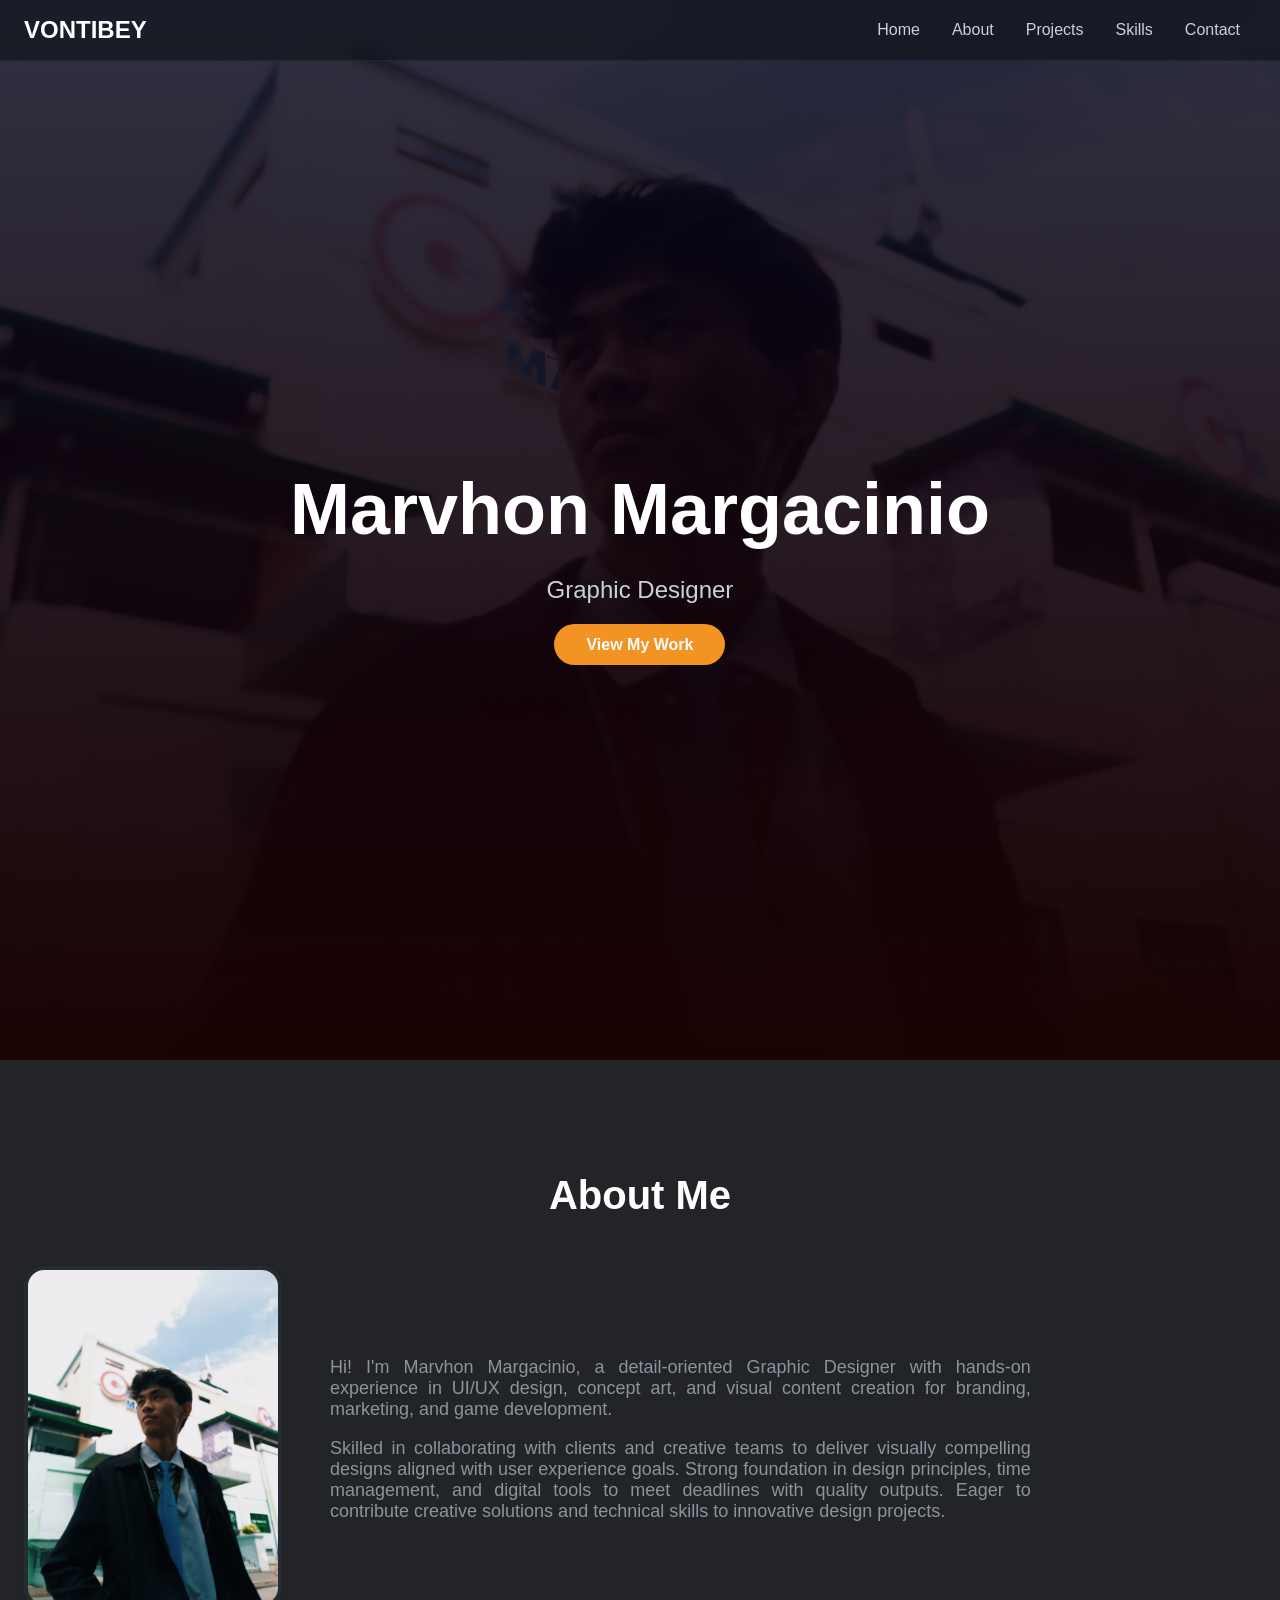
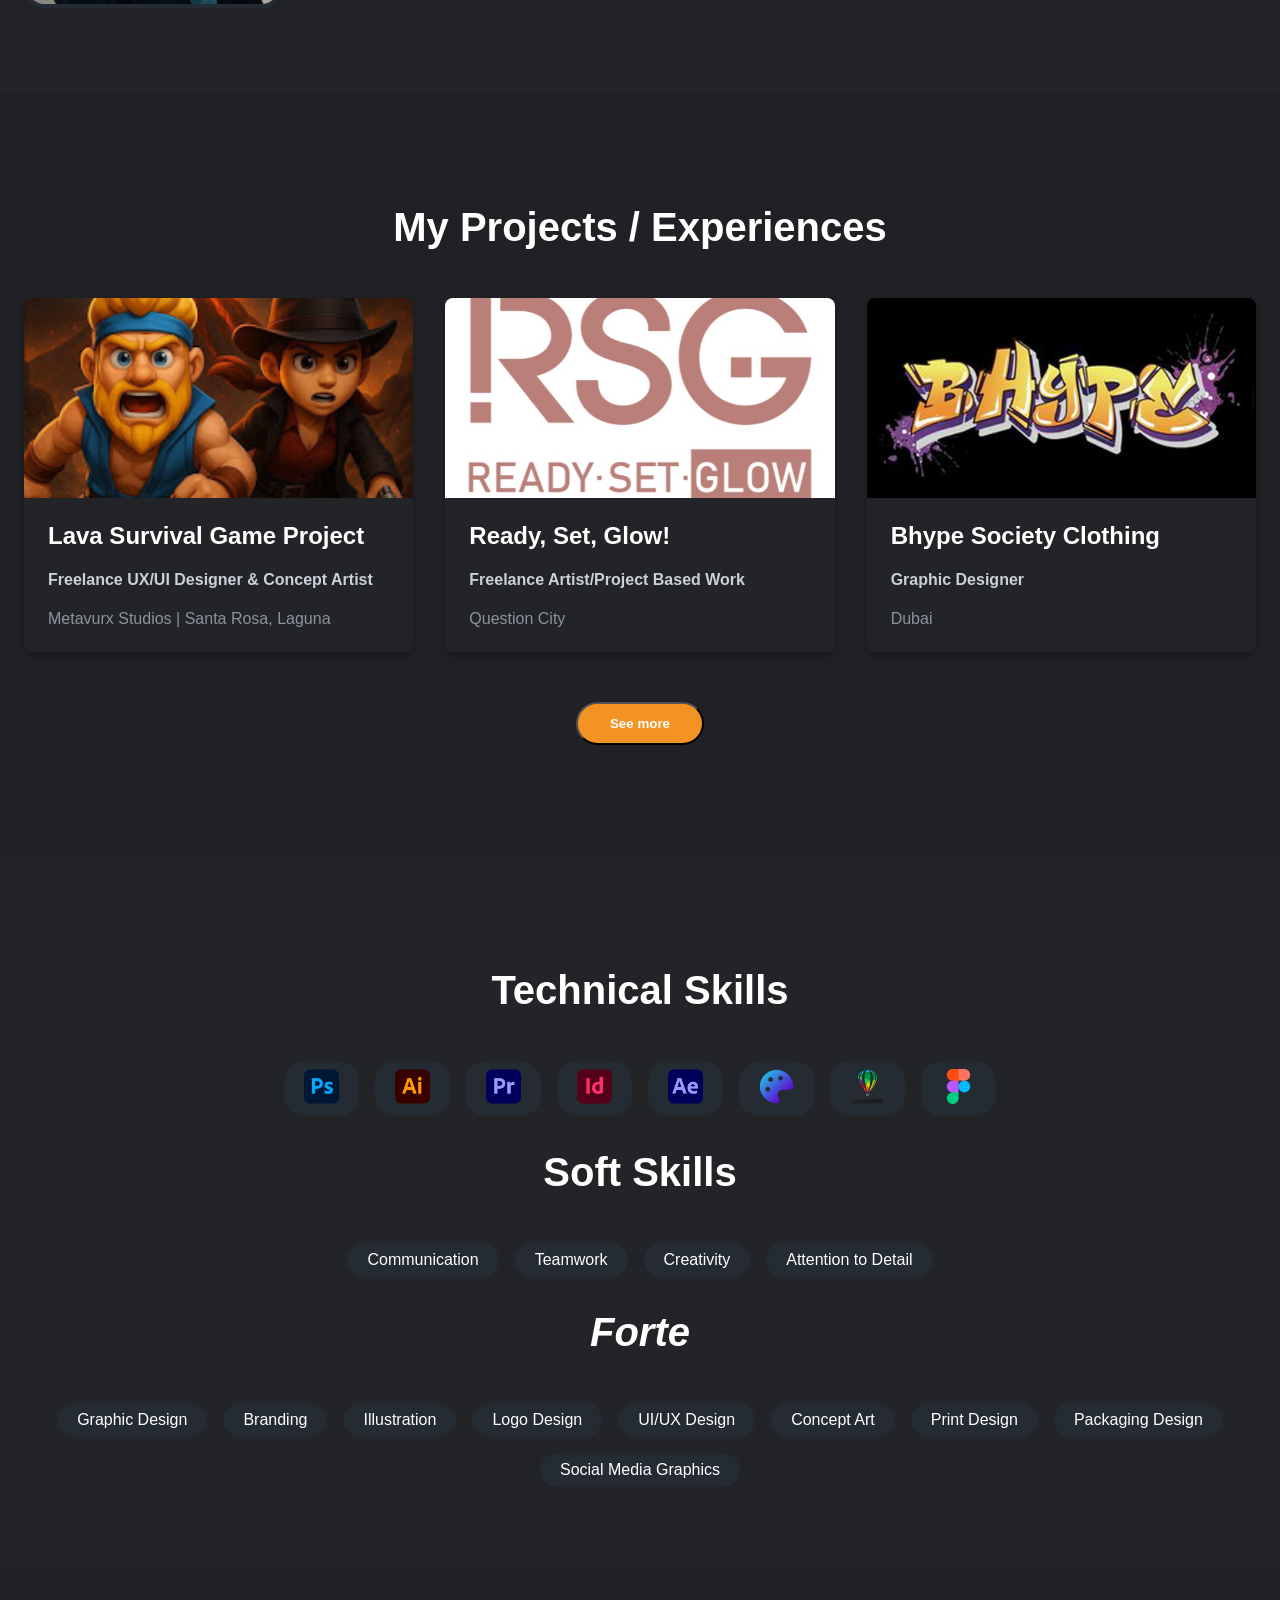
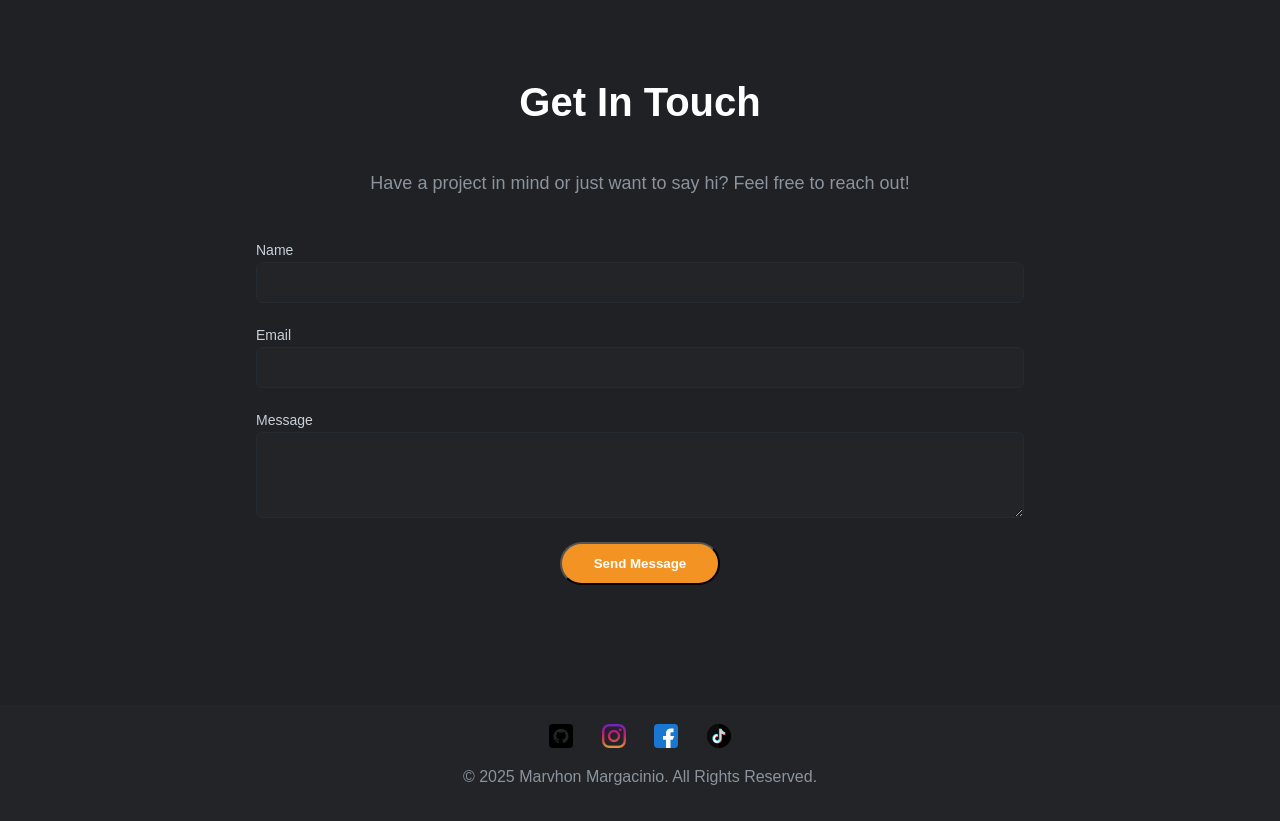
==== index.html @ 7ed303a9 "update" ====
<!DOCTYPE html>
<html lang="en" class="scroll-smooth">

<head>
    <meta charset="UTF-8">
    <meta name="viewport" content="width=device-width, initial-scale=1.0">
    <title>Margacinio portfolio/Blog </title>
    <link rel="stylesheet" href="styles/style.css">
</head>

<body>

    <!-- Header & Navigation -->
    <header id="header">
        <div class="container">
            <div class="navbar">
                <a href="#" class="nav-brand">VONTIBEY</a>
                <nav class="nav-menu">
                    <a href="#home">Home</a>
                    <a href="#about">About</a>
                    <a href="#projects">Projects</a>
                    <a href="#skills">Skills</a>
                    <a href="#contact">Contact</a>
                </nav>
                <button id="mobile-menu-button" aria-label="Open Menu">
                    <svg class="w-6 h-6" fill="none" stroke="currentColor" viewBox="0 0 24 24"
                        xmlns="http://www.w3.org/2000/svg">
                        <path stroke-linecap="round" stroke-linejoin="round" stroke-width="2"
                            d="M4 6h16M4 12h16m-7 6h7"></path>
                    </svg>
                </button>
            </div>
            <!-- Mobile Menu -->
            <div id="mobile-menu">
                <a href="#home">Home</a>
                <a href="#about">About</a>
                <a href="#projects">Projects</a>
                <a href="#skills">Skills</a>
                <a href="#contact">Contact</a>
            </div>
        </div>
    </header>

    <main>
        <!-- Hero Section -->
        <section id="home">
            <div class="container">
                <h1 class="hero-title">Marvhon Margacinio</h1>
                <p class="hero-subtitle">Graphic Designer</p>
                <a href="#projects" class="cta-button">View My Work</a>
            </div>
        </section>

        <!-- About Section -->
        <section id="about" class="section-fade-in">
            <div class="container">
                <h2 class="section-title">About Me</h2>
                <div class="about-content">
                    <div class="about-image">
                        <img src="assets/vhon.jpg" alt="">
                    </div>
                    <div class="about-text">
                        <p>Hi! I'm Marvhon Margacinio, a detail-oriented Graphic Designer with hands-on experience in
                            UI/UX design,
                            concept art,
                            and visual content creation for branding, marketing, and game development.
                        </p>
                        <p>
                            Skilled in collaborating with
                            clients and creative teams to deliver visually compelling designs aligned with user
                            experience goals.
                            Strong foundation in design principles, time management, and digital tools to meet deadlines
                            with quality
                            outputs. Eager to contribute creative solutions and technical skills to innovative design
                            projects.

                        </p>
                    </div>
                </div>
            </div>
        </section>

        <!-- Projects Section -->
        <section id="projects" class="section-fade-in">
            <div class="container">
                <h2 class="section-title">My Projects / Experiences</h2>
                <div class="projects-grid">
                    <!-- Project Card 1 -->
                    <div class="project-card">
                        <div class="project-image">
                            <img src="assets/lavasurvival.jpg" alt="Project 1">
                            <div class="project-overlay">
                                <a href="#" class="project-link">View</a>
                                <a href="#" class="project-link">Details</a>
                            </div>
                        </div>
                        <div class="project-info">
                            <h3>Lava Survival Game Project</h3>
                            <h4>Freelance UX/UI Designer & Concept Artist</h4>
                            <p>Metavurx Studios | Santa Rosa, Laguna</p>
                        </div>
                    </div>
                    <!-- Project Card 2 -->
                    <div class="project-card">
                        <div class="project-image">
                            <img src="assets/rsg.jpg" alt="ready,set,glow">
                            <div class="project-overlay">
                                <a href="#" class="project-link">View</a>
                                <a href="#" class="project-link">Details</a>
                            </div>
                        </div>
                        <div class="project-info">
                            <h3>Ready, Set, Glow!</h3>
                            <h4>Freelance Artist/Project Based Work</h4>
                            <p>Question City</p>
                        </div>
                    </div>
                    <!-- Project Card 3 -->
                    <div class="project-card">
                        <div class="project-image">
                            <img src="assets/bhype.png" alt="Project 3" style="background-color: black;">
                            <div class="project-overlay">
                                <a href="#" class="project-link">View</a>
                                <a href="#" class="project-link">Details</a>
                            </div>
                        </div>
                        <div class="project-info">
                            <h3>Bhype Society Clothing</h3>
                            <h4>Graphic Designer</h4>
                            <p>Dubai</p>
                        </div>
                    </div>
                </div>
            </div>
            <div class="sm-button">
                <button class="cta-button"><a href="projects.html">See more</a></button>
            </div>
            
        </section>

        <!-- Skills Section -->
        <section id="skills" class="section-fade-in">
            <div class="container">
                <h2 class="section-title">Technical Skills</h2>
                <div class="skills-container">
                    <span class="tech-badge"><img src="assets/photoshop.png" alt="Photoshop"></span>
                    <span class="tech-badge"><img src="assets/illustrator.png" alt="Illustrator"></span>
                    <span class="tech-badge"><img src="assets/premiere-pro (1).png" alt="Premiere Pro"></span>
                    <span class="tech-badge"><img src="assets/indesign.png" alt="Indesign"></span>
                    <span class="tech-badge"><img src="assets/after-effects.png" alt="After Effects"></span>
                    <span class="tech-badge"><img src="assets/palette.png" alt="Canva"></span>
                    <span class="tech-badge"><img src="assets/coreldraw.png" alt="Corel Draw"></span>
                    <span class="tech-badge"><img src="assets/figma.png" alt="Figma"></span>
                </div>
                <div class="container">
                    <h2 class="section-title">Soft Skills</h2>
                    <div class="skills-container">
                        <span class="skill-badge">Communication</span>
                        <span class="skill-badge">Teamwork</span>
                        <span class="skill-badge">Creativity</span>
                        <span class="skill-badge">Attention to Detail</span>
                    </div>
                </div>
                <div class="container">
                    <h2 class="section-title" style="font-style: italic">Forte</h2>
                    <div class="skills-container"> 
                        <span class="skill-badge">Graphic Design</span>
                        <span class="skill-badge">Branding</span>
                        <span class="skill-badge">Illustration</span>
                        <span class="skill-badge">Logo Design</span>
                        <span class="skill-badge">UI/UX Design</span>
                        <span class="skill-badge">Concept Art</span>
                        <span class="skill-badge">Print Design</span>
                        <span class="skill-badge">Packaging Design</span>
                        <span class="skill-badge">Social Media Graphics</span>
                    </div>
                </div>
            </div>
            
        </section>



        <!-- Contact Section -->
        <section id="contact" class="section-fade-in">
            <div class="container">
                <h2 class="section-title">Get In Touch</h2>
                <p class="contact-intro">Have a project in mind or just want to say hi? Feel free to reach out!</p>
                <form id="contact-form" class="contact-form">
                    <div class="form-group">
                        <label for="name" class="form-label">Name</label>
                        <input type="text" id="name" name="name" required class="form-input">
                    </div>
                    <div class="form-group">
                        <label for="email" class="form-label">Email</label>
                        <input type="email" id="email" name="email" required class="form-input">
                    </div>
                    <div class="form-group">
                        <label for="message" class="form-label">Message</label>
                        <textarea id="message" name="message" rows="4" required class="form-textarea"></textarea>
                    </div>
                    <div class="form-submit">
                        <button type="submit" class="cta-button">Send Message</button>
                    </div>
                </form>
                <div id="form-message"></div>
            </div>
        </section>

    </main>

    <!-- Footer -->
    <footer>
        <div class="container">
            <div class="social-links">
                <a href="https://github.com/vonmrgcn20"><img src="assets/github.png" alt="GitHub"></a>
                <a href="https://www.instagram.com/von_mrgcn"><img src="assets/instagram.png" alt="Instagram"></a>
                <a href="https://www.facebook.com/vonmrgcn"><img src="assets/facebook.png" alt="Facebook"></a>
                <a href="#"><img src="assets/tiktok.png" alt="Tiktok"></a>
            </div>
            <p>&copy; 2025 Marvhon Margacinio. All Rights Reserved.</p>
        </div>
    </footer>


    <script src="js/main.js"></script>

</body>

</html>
---- styles/style.css ----
:root {
            --bg-dark-primary: #222427;
            --bg-dark-secondary: #1f2124;
            --text-primary: #c9d1d9;
            --text-secondary: #8b949e;
            --border-color: #252b33;
            --brand-color: #f39324;
            --brand-color-hover: #f39324;
        }

        html {
            scroll-behavior: smooth;
        }

        body {
            font-family: 'Inter', sans-serif;
            background-color: var(--bg-dark-primary);
            color: var(--text-primary);
            margin: 0;
            -webkit-font-smoothing: antialiased;
            -moz-osx-font-smoothing: grayscale;
        }

        /* --- Utility & Layout --- */
        .container {
            max-width: 1280px;
            margin-left: auto;
            margin-right: auto;
            padding-left: 1.5rem;
            padding-right: 1.5rem;
        }

        section {
            padding-top: 5rem;
            padding-bottom: 5rem;
        }

        /* --- Header & Navigation --- */
        #header {
            position: fixed;
            top: 0;
            left: 0;
            right: 0;
            z-index: 50;
            transition: background-color 0.3s ease-in-out;
            background: rgba(13, 17, 23, 0.6);
            backdrop-filter: blur(10px);
            border-bottom: 1px solid rgba(48, 54, 61, 0.5);
        }

        #header.scrolled {
            background: rgba(13, 17, 23, 0.9);
        }

        .navbar {
            display: flex;
            justify-content: space-between;
            align-items: center;
            padding-top: 1rem;
            padding-bottom: 1rem;
        }

        .nav-brand {
            font-size: 1.5rem;
            font-weight: 700;
            color: white;
            text-decoration: none;
        }

        .nav-menu {
            display: none;
        }

        .nav-menu a {
            color: var(--text-primary);
            text-decoration: none;
            transition: color 0.2s ease;
            margin: 0 1rem;
        }

        .nav-menu a:hover {
            color: white;
        }

        #mobile-menu-button {
            background: none;
            border: none;
            color: white;
            cursor: pointer;
        }

        #mobile-menu {
            display: none;
            padding-bottom: 1rem;
        }

        #mobile-menu a {
            display: block;
            padding: 0.5rem 0;
            color: var(--text-primary);
            text-decoration: none;
        }

        /* --- Hero Section --- */
        #home {
            min-height: 100vh;
            display: flex;
            align-items: center;
            justify-content: center;
            text-align: center;
            background-image: linear-gradient(to bottom, rgba(2, 2, 24, 0.8) 0%, rgb(27, 3, 3) 100%), url('assets/vhon.jpg');
            background-size: cover;
            background-position: center;
        }

        .hero-title {
            font-size: 3rem;
            font-weight: 700;
            color: white;
            margin-bottom: 1rem;
            line-height: 1.2;
        }

        .hero-subtitle {
            font-size: 1.25rem;
            color: var(--text-primary);
            margin-bottom: 2rem;
        }

        .cta-button {
            background-color: var(--brand-color);
            color: white;
            font-weight: 700;
            padding: 0.75rem 2rem;
            border-radius: 9999px;
            text-decoration: none;
            transition: background-color 0.3s;
        }

        .sm-button {
            margin-top: 20px;
            text-align: center;
            padding: 30px;
        }

        .sm-button a {
            text-decoration: none;
            color: white;
        }

        .cta-button:hover {
            background-color: var(--brand-color-hover);
        }

        /* --- About Section --- */
        .section-title {
            font-size: 2.5rem;
            font-weight: 700;
            text-align: center;
            color: white;
            margin-bottom: 3rem;
        }

        .about-content {
            display: flex;
            flex-direction: column;
            align-items: center;
            gap: 3rem;
        }

        .about-image img {
            max-width: 250px;
            border-radius: 20px;
            border: 4px solid var(--border-color);
            box-shadow: 0 2px 6px rgba(0, 0, 0, 0.1);
        }

        .about-text {
            font-size: 1.125rem;
            color: var(--text-secondary);
            max-width: 70ch;
            text-align: justify;
            /* Improves readability */
        }

        .about-text p {
            margin-bottom: 1rem;
        }

        /* --- Projects Section --- */
        #projects {
            background-color: var(--bg-dark-secondary);
        }

        .projects-grid {
            display: grid;
            grid-template-columns: 1fr;
            gap: 2rem;
        }

        .project-card {
            background-color: var(--bg-dark-primary);
            border-radius: 0.5rem;
            overflow: hidden;
            box-shadow: 0 4px 6px rgba(0, 0, 0, 0.2);
            transition: transform 0.3s ease;
        }

        .project-card:hover {
            transform: translateY(-5px);
        }

        .project-image {
            position: relative;
        }

        .project-image img {
            width: 100%;
            height: 200px;
            object-fit: cover;
            display: block;
        }

        .project-overlay {
            position: absolute;
            inset: 0;
            background-color: rgba(0, 0, 0, 0.6);
            display: flex;
            align-items: center;
            justify-content: center;
            opacity: 0;
            transition: opacity 0.3s ease;
        }

        .project-card:hover .project-overlay {
            opacity: 1;
        }

        .project-link {
            color: white;
            border: 1px solid white;
            padding: 0.5rem 1rem;
            border-radius: 0.25rem;
            text-decoration: none;
            margin: 0 0.5rem;
            transition: background-color 0.2s, color 0.2s;
        }

        .project-link:hover {
            background-color: white;
            color: black;
        }

        .project-info {
            padding: 1.5rem;
        }

        .project-info h3 {
            font-size: 1.5rem;
            font-weight: 700;
            color: white;
            margin: 0 0 0.5rem 0;
        }

        .project-info p {
            color: var(--text-secondary);
            margin: 0;
        }

        /* --- Skills Section --- */
        .skills-container {
            display: flex;
            flex-wrap: wrap;
            justify-content: center;
            gap: 1rem;
        }

        .skill-badge {
            background-color: var(--border-color);
            color: white;
            font-size: 1rem;
            font-weight: 500;
            padding: 0.5rem 1.25rem;
            border-radius: 9999px;
            transition: transform 0.2s ease-in-out, background-color 0.2s ease-in-out;
        }

        .tech-badge img {
            width: 35px;
            height: 35px;
            object-fit: contain;


        }

        .tech-badge {
            background-color: var(--border-color);
            color: white;
            font-size: 1rem;
            font-weight: 500;
            border-radius: 20px;
            padding: 0.5rem 1.25rem;
            transition: transform 0.2s ease-in-out, background-color 0.2s ease-in-out;
        }

        .tech-badge:hover {
            transform: scale(1.1);
            background-color: var(--brand-color);
        }

        .skill-badge:hover {
            transform: scale(1.1);
            background-color: var(--brand-color);
        }

        /* --- Contact Section --- */
        #contact {
            background-color: var(--bg-dark-secondary);
        }

        .contact-intro {
            text-align: center;
            color: var(--text-secondary);
            font-size: 1.125rem;
            margin-bottom: 3rem;
        }

        .contact-form {
            max-width: 768px;
            margin: 0 auto;
        }

        .form-group {
            margin-bottom: 1.5rem;
        }

        .form-label {
            display: block;
            margin-bottom: 0.25rem;
            font-size: 0.875rem;
            font-weight: 500;
            color: var(--text-primary);
        }

        .form-input,
        .form-textarea {
            display: block;
            width: 100%;
            background-color: var(--bg-dark-primary);
            border: 1px solid var(--border-color);
            border-radius: 0.375rem;
            padding: 0.75rem 1rem;
            color: white;
            box-sizing: border-box;
            transition: border-color 0.2s, box-shadow 0.2s;
        }

        .form-input:focus,
        .form-textarea:focus {
            outline: none;
            border-color: var(--brand-color);
        }

        .form-textarea {
            resize: vertical;
        }

        .form-submit {
            text-align: center;
        }

        #form-message {
            margin-top: 1rem;
            text-align: center;
            height: 1.5rem;
            /* Reserve space to prevent layout shift */
        }

        /* --- Footer --- */
        footer {
            background-color: var(--bg-dark-primary);
            padding: 1.2rem 0;
            text-align: center;
            color: var(--text-secondary);
        }

        .social-links {
            margin-bottom: 1rem;
        }

        .social-links a {
            margin: 0 0.75rem;
            color: var(--text-secondary);
            text-decoration: none;
            transition: color 0.2s;
        }

        .social-links a:hover {
            color: white;
        }

        /* --- Animations --- */
        .section-fade-in {
            opacity: 0;
            transform: translateY(20px);
            transition: opacity 0.6s ease-out, transform 0.6s ease-out;
        }

        .section-fade-in.visible {
            opacity: 1;
            transform: translateY(0);
        }

        /* --- Responsive Design --- */
        @media (min-width: 768px) {
            .nav-menu {
                display: flex;
            }

            #mobile-menu-button {
                display: none;
            }

            .hero-title {
                font-size: 4.5rem;
            }

            .hero-subtitle {
                font-size: 1.5rem;
            }

            .about-content {
                flex-direction: row;
                text-align: left;
            }

            .projects-grid {
                grid-template-columns: repeat(2, 1fr);
            }
        }

        @media (min-width: 1024px) {
            .projects-grid {
                grid-template-columns: repeat(3, 1fr);
            }
        }
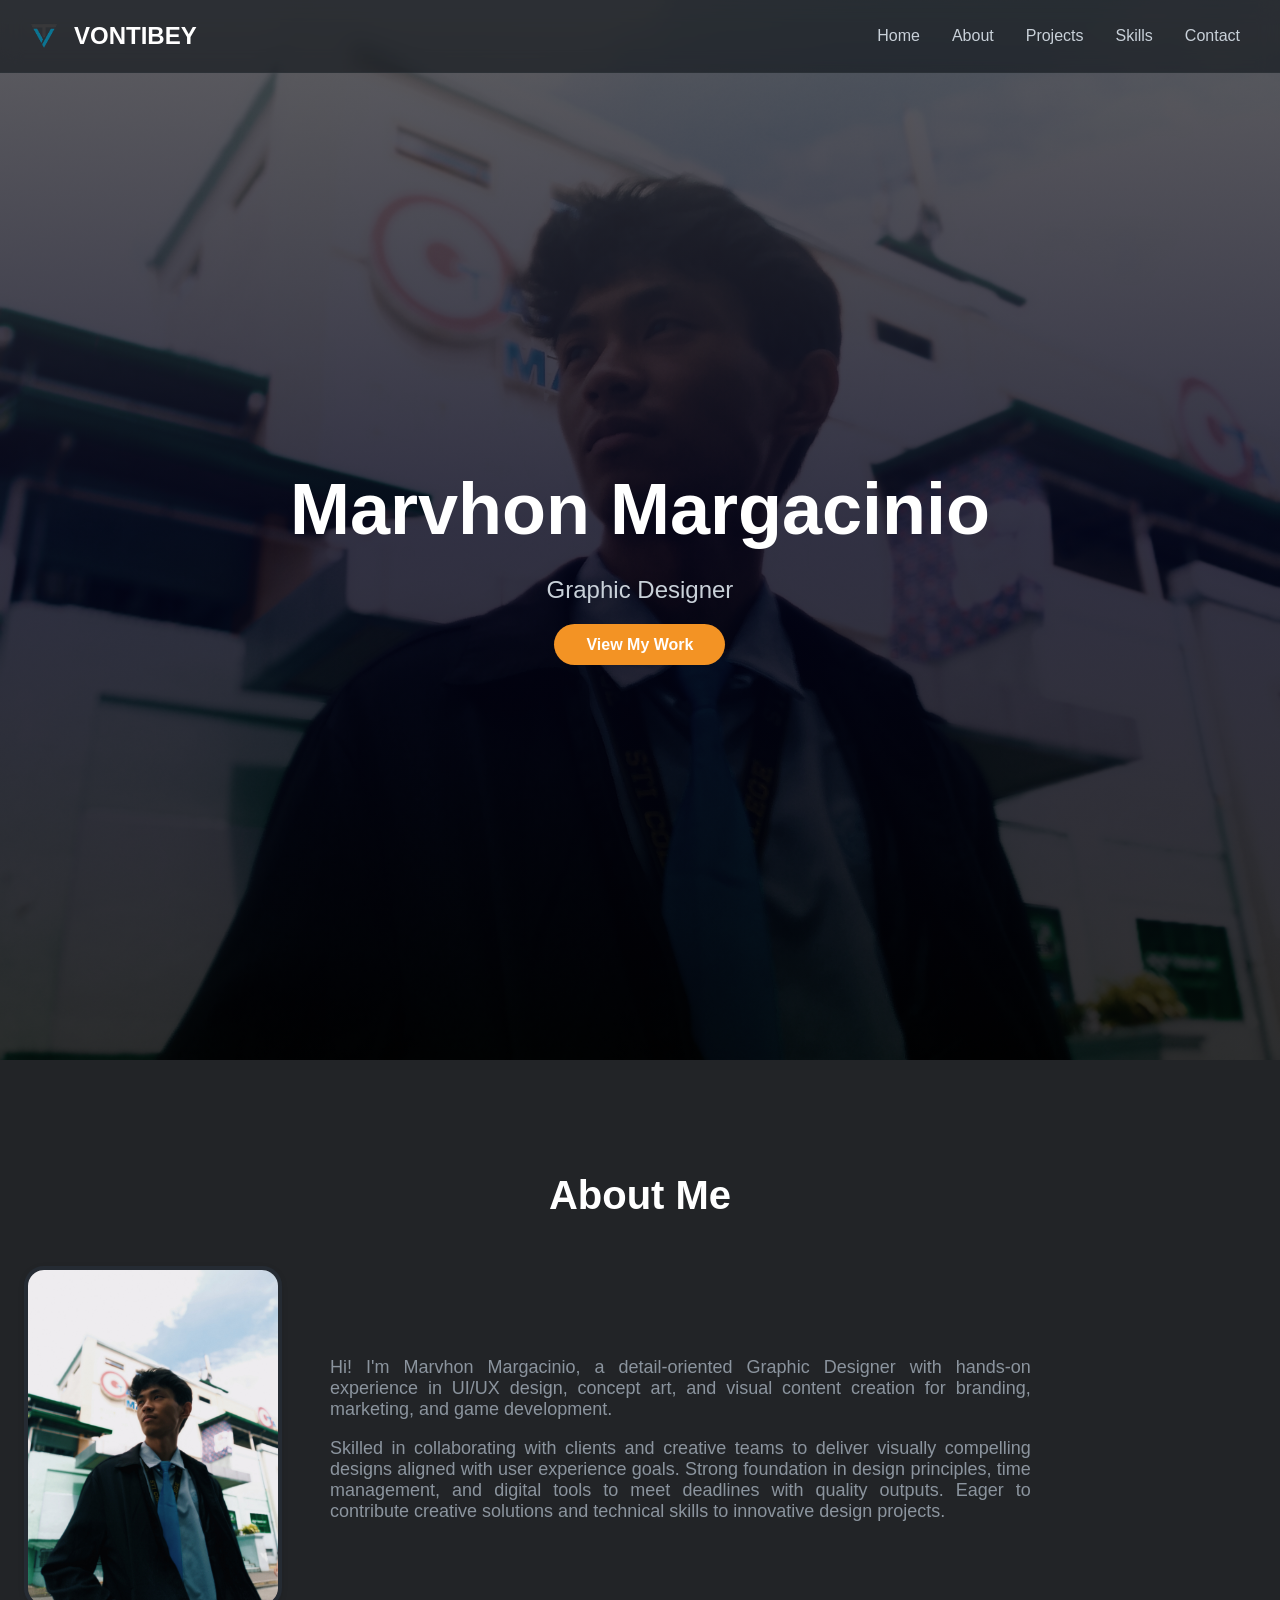
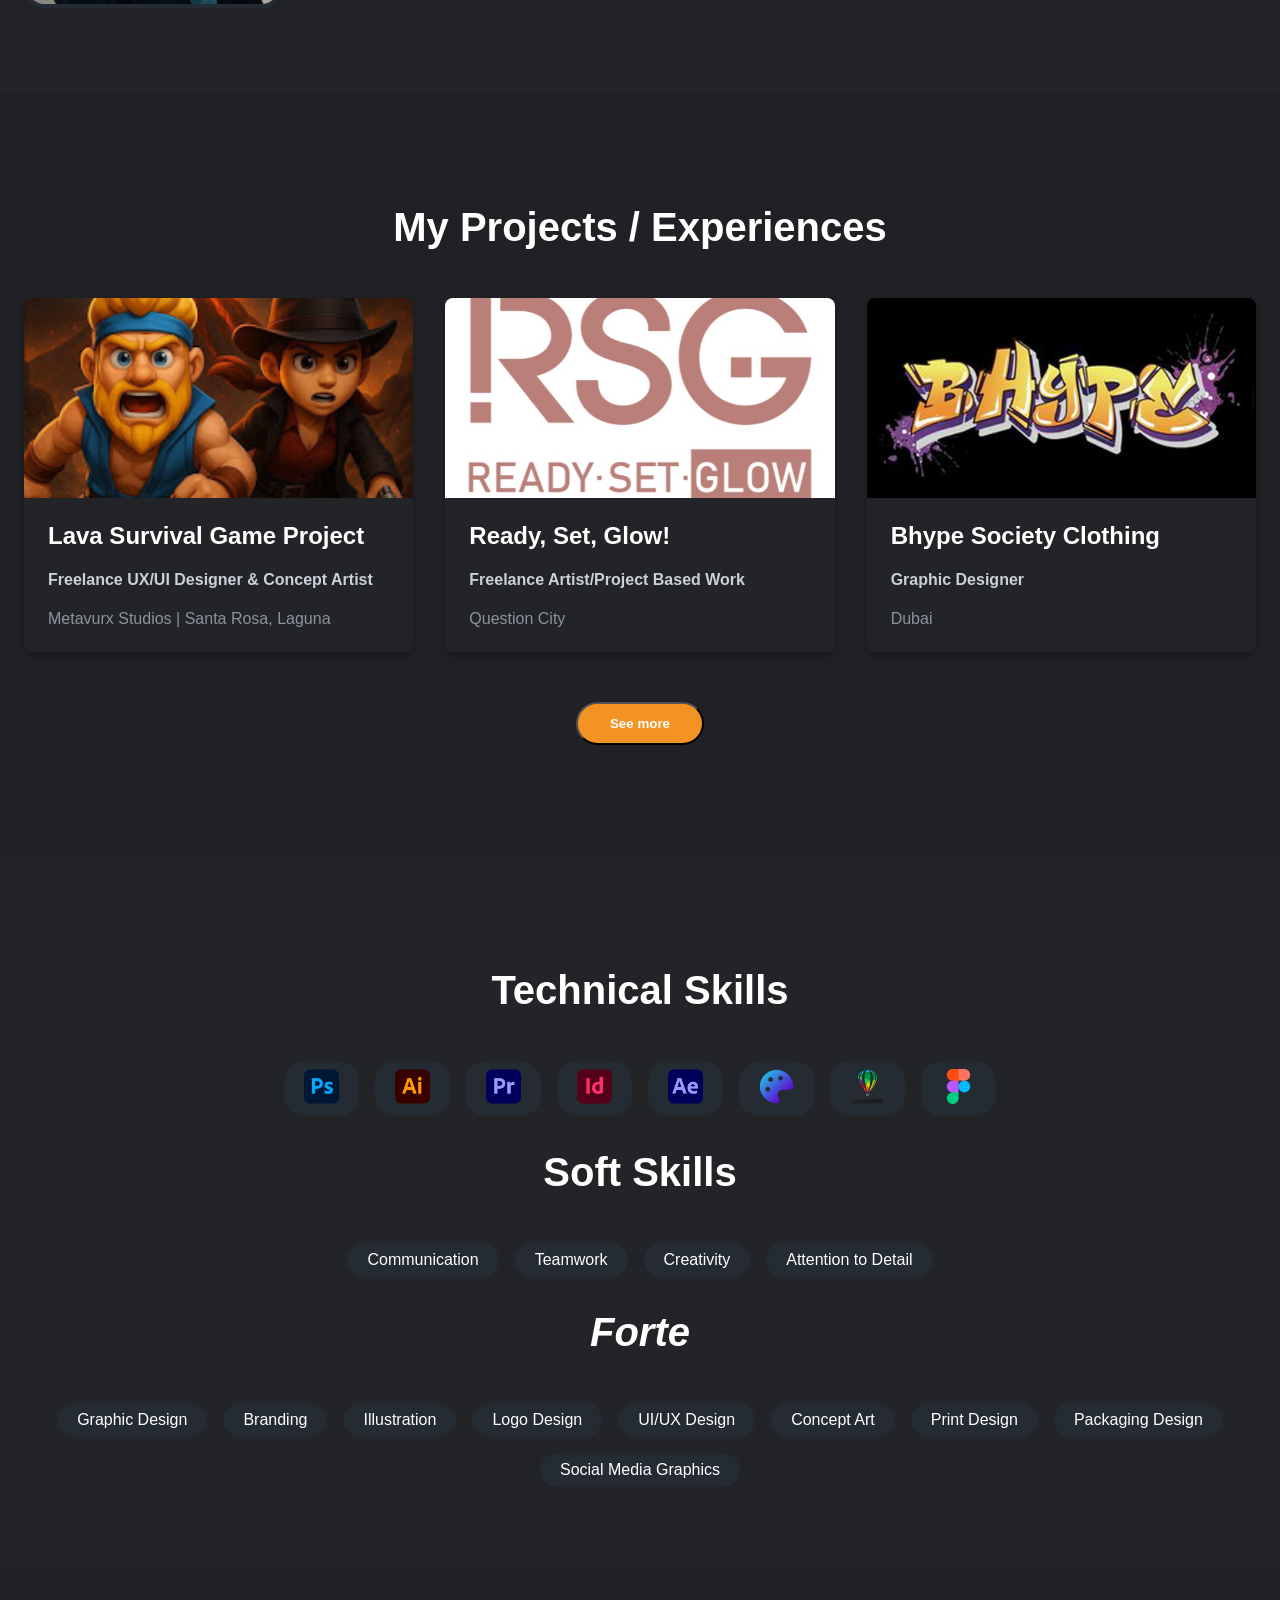
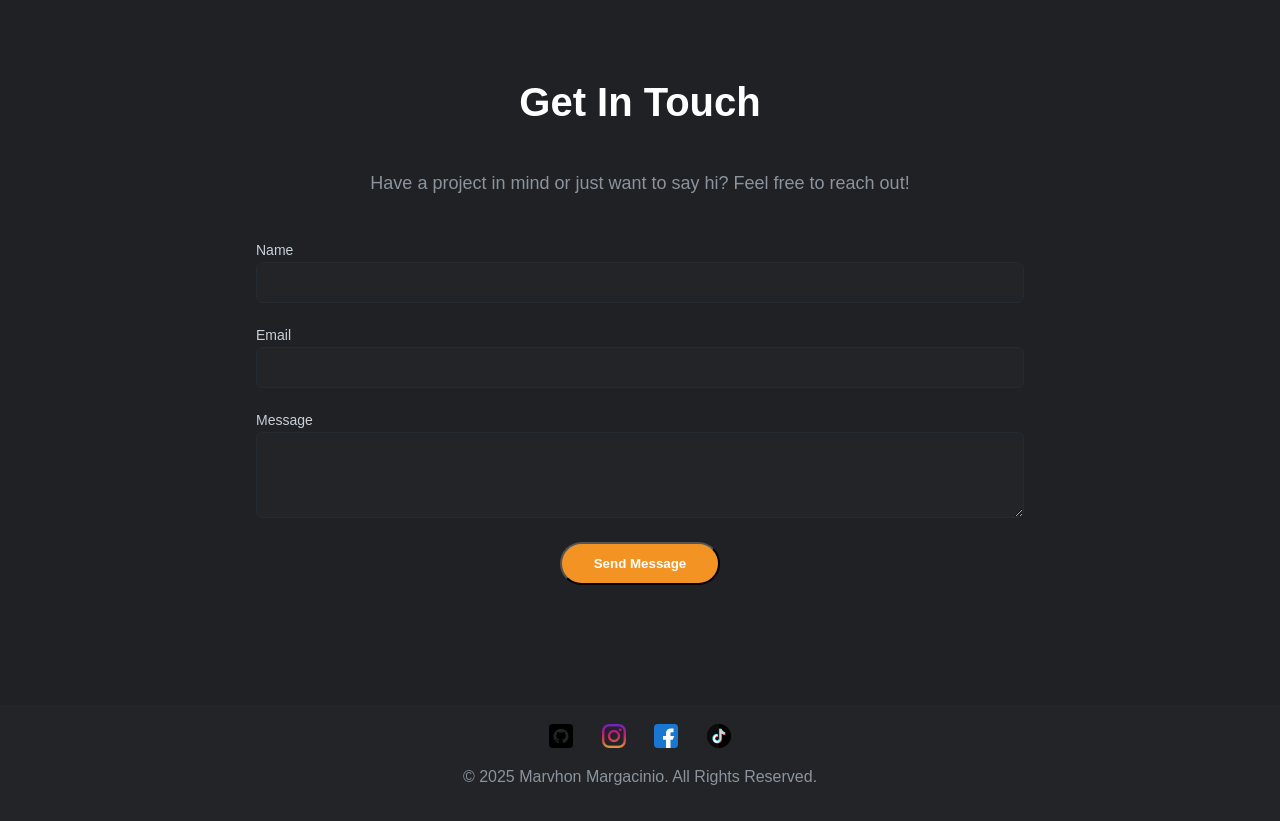
==== commit 2d6414b1: "New Changes" ====
--- a/index.html
+++ b/index.html
@@ -14,7 +14,9 @@
     <header id="header">
         <div class="container">
             <div class="navbar">
-                <a href="#" class="nav-brand">VONTIBEY</a>
+                <div>
+                  <a href="#" class="nav-brand"><img src="assets/no bg.png" class="logo"> VONTIBEY</a>
+                </div>
                 <nav class="nav-menu">
                     <a href="#home">Home</a>
                     <a href="#about">About</a>
@@ -90,8 +92,8 @@
                         <div class="project-image">
                             <img src="assets/lavasurvival.jpg" alt="Project 1">
                             <div class="project-overlay">
-                                <a href="#" class="project-link">View</a>
-                                <a href="#" class="project-link">Details</a>
+                                <a href="projects.html#Lavasurvival" class="project-link">View</a>
+                                <a href="projects.html#Lavasurvival" class="project-link">Details</a>
                             </div>
                         </div>
                         <div class="project-info">
@@ -105,8 +107,8 @@
                         <div class="project-image">
                             <img src="assets/rsg.jpg" alt="ready,set,glow">
                             <div class="project-overlay">
-                                <a href="#" class="project-link">View</a>
-                                <a href="#" class="project-link">Details</a>
+                                <a href="projects.html#RSG" class="project-link">View</a>
+                                <a href="projects.html#RSG" class="project-link">Details</a>
                             </div>
                         </div>
                         <div class="project-info">
@@ -120,8 +122,8 @@
                         <div class="project-image">
                             <img src="assets/bhype.png" alt="Project 3" style="background-color: black;">
                             <div class="project-overlay">
-                                <a href="#" class="project-link">View</a>
-                                <a href="#" class="project-link">Details</a>
+                                <a href="projects.html#Bhype" class="project-link">View</a>
+                                <a href="projects.html#Bhype" class="project-link">Details</a>
                             </div>
                         </div>
                         <div class="project-info">
--- a/styles/style.css
+++ b/styles/style.css
@@ -1,446 +1,487 @@
 :root {
-            --bg-dark-primary: #222427;
-            --bg-dark-secondary: #1f2124;
-            --text-primary: #c9d1d9;
-            --text-secondary: #8b949e;
-            --border-color: #252b33;
-            --brand-color: #f39324;
-            --brand-color-hover: #f39324;
-        }
-
-        html {
-            scroll-behavior: smooth;
-        }
-
-        body {
-            font-family: 'Inter', sans-serif;
-            background-color: var(--bg-dark-primary);
-            color: var(--text-primary);
-            margin: 0;
-            -webkit-font-smoothing: antialiased;
-            -moz-osx-font-smoothing: grayscale;
-        }
-
-        /* --- Utility & Layout --- */
-        .container {
-            max-width: 1280px;
-            margin-left: auto;
-            margin-right: auto;
-            padding-left: 1.5rem;
-            padding-right: 1.5rem;
-        }
-
-        section {
-            padding-top: 5rem;
-            padding-bottom: 5rem;
-        }
-
-        /* --- Header & Navigation --- */
-        #header {
-            position: fixed;
-            top: 0;
-            left: 0;
-            right: 0;
-            z-index: 50;
-            transition: background-color 0.3s ease-in-out;
-            background: rgba(13, 17, 23, 0.6);
-            backdrop-filter: blur(10px);
-            border-bottom: 1px solid rgba(48, 54, 61, 0.5);
-        }
-
-        #header.scrolled {
-            background: rgba(13, 17, 23, 0.9);
-        }
-
-        .navbar {
-            display: flex;
-            justify-content: space-between;
-            align-items: center;
-            padding-top: 1rem;
-            padding-bottom: 1rem;
-        }
-
-        .nav-brand {
-            font-size: 1.5rem;
-            font-weight: 700;
-            color: white;
-            text-decoration: none;
-        }
-
-        .nav-menu {
-            display: none;
-        }
-
-        .nav-menu a {
-            color: var(--text-primary);
-            text-decoration: none;
-            transition: color 0.2s ease;
-            margin: 0 1rem;
-        }
-
-        .nav-menu a:hover {
-            color: white;
-        }
-
-        #mobile-menu-button {
-            background: none;
-            border: none;
-            color: white;
-            cursor: pointer;
-        }
-
-        #mobile-menu {
-            display: none;
-            padding-bottom: 1rem;
-        }
-
-        #mobile-menu a {
-            display: block;
-            padding: 0.5rem 0;
-            color: var(--text-primary);
-            text-decoration: none;
-        }
-
-        /* --- Hero Section --- */
-        #home {
-            min-height: 100vh;
-            display: flex;
-            align-items: center;
-            justify-content: center;
-            text-align: center;
-            background-image: linear-gradient(to bottom, rgba(2, 2, 24, 0.8) 0%, rgb(27, 3, 3) 100%), url('assets/vhon.jpg');
-            background-size: cover;
-            background-position: center;
-        }
-
-        .hero-title {
-            font-size: 3rem;
-            font-weight: 700;
-            color: white;
-            margin-bottom: 1rem;
-            line-height: 1.2;
-        }
-
-        .hero-subtitle {
-            font-size: 1.25rem;
-            color: var(--text-primary);
-            margin-bottom: 2rem;
-        }
-
-        .cta-button {
-            background-color: var(--brand-color);
-            color: white;
-            font-weight: 700;
-            padding: 0.75rem 2rem;
-            border-radius: 9999px;
-            text-decoration: none;
-            transition: background-color 0.3s;
-        }
-
-        .sm-button {
-            margin-top: 20px;
-            text-align: center;
-            padding: 30px;
-        }
-
-        .sm-button a {
-            text-decoration: none;
-            color: white;
-        }
-
-        .cta-button:hover {
-            background-color: var(--brand-color-hover);
-        }
-
-        /* --- About Section --- */
-        .section-title {
-            font-size: 2.5rem;
-            font-weight: 700;
-            text-align: center;
-            color: white;
-            margin-bottom: 3rem;
-        }
-
-        .about-content {
-            display: flex;
-            flex-direction: column;
-            align-items: center;
-            gap: 3rem;
-        }
-
-        .about-image img {
-            max-width: 250px;
-            border-radius: 20px;
-            border: 4px solid var(--border-color);
-            box-shadow: 0 2px 6px rgba(0, 0, 0, 0.1);
-        }
-
-        .about-text {
-            font-size: 1.125rem;
-            color: var(--text-secondary);
-            max-width: 70ch;
-            text-align: justify;
-            /* Improves readability */
-        }
-
-        .about-text p {
-            margin-bottom: 1rem;
-        }
-
-        /* --- Projects Section --- */
-        #projects {
-            background-color: var(--bg-dark-secondary);
-        }
-
-        .projects-grid {
-            display: grid;
-            grid-template-columns: 1fr;
-            gap: 2rem;
-        }
-
-        .project-card {
-            background-color: var(--bg-dark-primary);
-            border-radius: 0.5rem;
-            overflow: hidden;
-            box-shadow: 0 4px 6px rgba(0, 0, 0, 0.2);
-            transition: transform 0.3s ease;
-        }
-
-        .project-card:hover {
-            transform: translateY(-5px);
-        }
-
-        .project-image {
-            position: relative;
-        }
-
-        .project-image img {
-            width: 100%;
-            height: 200px;
-            object-fit: cover;
-            display: block;
-        }
-
-        .project-overlay {
-            position: absolute;
-            inset: 0;
-            background-color: rgba(0, 0, 0, 0.6);
-            display: flex;
-            align-items: center;
-            justify-content: center;
-            opacity: 0;
-            transition: opacity 0.3s ease;
-        }
-
-        .project-card:hover .project-overlay {
-            opacity: 1;
-        }
-
-        .project-link {
-            color: white;
-            border: 1px solid white;
-            padding: 0.5rem 1rem;
-            border-radius: 0.25rem;
-            text-decoration: none;
-            margin: 0 0.5rem;
-            transition: background-color 0.2s, color 0.2s;
-        }
-
-        .project-link:hover {
-            background-color: white;
-            color: black;
-        }
-
-        .project-info {
-            padding: 1.5rem;
-        }
-
-        .project-info h3 {
-            font-size: 1.5rem;
-            font-weight: 700;
-            color: white;
-            margin: 0 0 0.5rem 0;
-        }
-
-        .project-info p {
-            color: var(--text-secondary);
-            margin: 0;
-        }
-
-        /* --- Skills Section --- */
-        .skills-container {
-            display: flex;
-            flex-wrap: wrap;
-            justify-content: center;
-            gap: 1rem;
-        }
-
-        .skill-badge {
-            background-color: var(--border-color);
-            color: white;
-            font-size: 1rem;
-            font-weight: 500;
-            padding: 0.5rem 1.25rem;
-            border-radius: 9999px;
-            transition: transform 0.2s ease-in-out, background-color 0.2s ease-in-out;
-        }
-
-        .tech-badge img {
-            width: 35px;
-            height: 35px;
-            object-fit: contain;
-
-
-        }
-
-        .tech-badge {
-            background-color: var(--border-color);
-            color: white;
-            font-size: 1rem;
-            font-weight: 500;
-            border-radius: 20px;
-            padding: 0.5rem 1.25rem;
-            transition: transform 0.2s ease-in-out, background-color 0.2s ease-in-out;
-        }
-
-        .tech-badge:hover {
-            transform: scale(1.1);
-            background-color: var(--brand-color);
-        }
-
-        .skill-badge:hover {
-            transform: scale(1.1);
-            background-color: var(--brand-color);
-        }
-
-        /* --- Contact Section --- */
-        #contact {
-            background-color: var(--bg-dark-secondary);
-        }
-
-        .contact-intro {
-            text-align: center;
-            color: var(--text-secondary);
-            font-size: 1.125rem;
-            margin-bottom: 3rem;
-        }
-
-        .contact-form {
-            max-width: 768px;
-            margin: 0 auto;
-        }
-
-        .form-group {
-            margin-bottom: 1.5rem;
-        }
-
-        .form-label {
-            display: block;
-            margin-bottom: 0.25rem;
-            font-size: 0.875rem;
-            font-weight: 500;
-            color: var(--text-primary);
-        }
-
-        .form-input,
-        .form-textarea {
-            display: block;
-            width: 100%;
-            background-color: var(--bg-dark-primary);
-            border: 1px solid var(--border-color);
-            border-radius: 0.375rem;
-            padding: 0.75rem 1rem;
-            color: white;
-            box-sizing: border-box;
-            transition: border-color 0.2s, box-shadow 0.2s;
-        }
-
-        .form-input:focus,
-        .form-textarea:focus {
-            outline: none;
-            border-color: var(--brand-color);
-        }
-
-        .form-textarea {
-            resize: vertical;
-        }
-
-        .form-submit {
-            text-align: center;
-        }
-
-        #form-message {
-            margin-top: 1rem;
-            text-align: center;
-            height: 1.5rem;
-            /* Reserve space to prevent layout shift */
-        }
-
-        /* --- Footer --- */
-        footer {
-            background-color: var(--bg-dark-primary);
-            padding: 1.2rem 0;
-            text-align: center;
-            color: var(--text-secondary);
-        }
-
-        .social-links {
-            margin-bottom: 1rem;
-        }
-
-        .social-links a {
-            margin: 0 0.75rem;
-            color: var(--text-secondary);
-            text-decoration: none;
-            transition: color 0.2s;
-        }
-
-        .social-links a:hover {
-            color: white;
-        }
-
-        /* --- Animations --- */
-        .section-fade-in {
-            opacity: 0;
-            transform: translateY(20px);
-            transition: opacity 0.6s ease-out, transform 0.6s ease-out;
-        }
-
-        .section-fade-in.visible {
-            opacity: 1;
-            transform: translateY(0);
-        }
-
-        /* --- Responsive Design --- */
-        @media (min-width: 768px) {
-            .nav-menu {
-                display: flex;
-            }
-
-            #mobile-menu-button {
-                display: none;
-            }
-
-            .hero-title {
-                font-size: 4.5rem;
-            }
-
-            .hero-subtitle {
-                font-size: 1.5rem;
-            }
-
-            .about-content {
-                flex-direction: row;
-                text-align: left;
-            }
-
-            .projects-grid {
-                grid-template-columns: repeat(2, 1fr);
-            }
-        }
-
-        @media (min-width: 1024px) {
-            .projects-grid {
-                grid-template-columns: repeat(3, 1fr);
-            }
-        }+    --bg-dark-primary: #222427;
+    --bg-dark-secondary: #1f2124;
+    --text-primary: #c9d1d9;
+    --text-secondary: #8b949e;
+    --border-color: #252b33;
+    --brand-color: #f39324;
+    --brand-color-hover: #f39324;
+}
+
+html {
+    scroll-behavior: smooth;
+}
+
+body {
+    font-family: 'Inter', sans-serif;
+    background-color: var(--bg-dark-primary);
+    color: var(--text-primary);
+    margin: 0;
+    -webkit-font-smoothing: antialiased;
+    -moz-osx-font-smoothing: grayscale;
+}
+
+img.logo {
+    height: 40px;  
+    width: auto;  
+    margin-right: 10px;
+}
+/* --- Utility & Layout --- */
+.container {
+    max-width: 1280px;
+    margin-left: auto;
+    margin-right: auto;
+    padding-left: 1.5rem;
+    padding-right: 1.5rem;
+}
+
+section {
+    padding-top: 5rem;
+    padding-bottom: 5rem;
+}
+
+/* --- Header & Navigation --- */
+#header {
+    position: fixed;
+    top: 0;
+    left: 0;
+    right: 0;
+    z-index: 50;
+    transition: background-color 0.3s ease-in-out;
+    background: rgba(13, 17, 23, 0.6);
+    backdrop-filter: blur(10px);
+    border-bottom: 1px solid rgba(48, 54, 61, 0.5);
+}
+
+#header.scrolled {
+    background: rgba(13, 17, 23, 0.9);
+}
+
+.navbar {
+    display: flex;
+    justify-content: space-between;
+    align-items: center;
+    padding-top: 1rem;
+    padding-bottom: 1rem;
+}
+
+.nav-brand {
+    display: flex;
+    align-items: center;
+
+    font-size: 1.5rem;
+    font-weight: 700;
+    color: white;      
+    text-decoration: none;
+}
+
+.nav-menu {
+    display: none;
+}
+
+.nav-menu a {
+    color: var(--text-primary);
+    text-decoration: none;
+    transition: color 0.2s ease;
+    margin: 0 1rem;
+}
+
+.nav-menu a:hover {
+    color: white;
+}
+
+#mobile-menu-button {
+    background: none;
+    border: none;
+    color: white;
+    cursor: pointer;
+}
+
+#mobile-menu {
+    display: none;
+    padding-bottom: 1rem;
+}
+
+#mobile-menu a {
+    display: block;
+    padding: 0.5rem 0;
+    color: var(--text-primary);
+    text-decoration: none;
+}
+
+/* --- Hero Section --- */
+#home {
+    min-height: 100vh;
+    display: flex;
+    align-items: center;
+    justify-content: center;
+    text-align: center;
+    background-image: linear-gradient(to bottom, rgba(59, 59, 63, 0.8) 0%, rgba(2, 2, 24, 0.8), rgba(0, 0, 0, 0.8) 100%), url('assets/vhon.jpg');
+    background-size: cover;
+    background-position: center;
+}
+
+.hero-title {
+    font-size: 3rem;
+    font-weight: 700;
+    color: white;
+    margin-bottom: 1rem;
+    line-height: 1.2;
+}
+
+.hero-subtitle {
+    font-size: 1.25rem;
+    color: var(--text-primary);
+    margin-bottom: 2rem;
+}
+
+.cta-button {
+    background-color: var(--brand-color);
+    color: white;
+    font-weight: 700;
+    padding: 0.75rem 2rem;
+    border-radius: 9999px;
+    text-decoration: none;
+    transition: background-color 0.3s;
+}
+
+.sm-button {
+    margin-top: 20px;
+    text-align: center;
+    padding: 30px;
+}
+
+.org-button {
+    background-color: green;
+    font-weight: 700;
+    padding: 15px;
+    border-radius: 10px;
+    text-decoration: none;
+    transition: background-color 0.3s;
+}
+
+.cta-button:hover {
+    background-color: var(--brand-color-hover);
+}
+
+.org-button a {
+    text-decoration: none;
+    color: white;
+}
+
+.sm-button a {
+    text-decoration: none;
+    color: white;
+}
+
+.cta-button:hover {
+    background-color: var(--brand-color-hover);
+}
+
+/* --- About Section --- */
+.section-title {
+    font-size: 2.5rem;
+    font-weight: 700;
+    text-align: center;
+    color: white;
+    margin-bottom: 3rem;
+}
+
+.about-content {
+    display: flex;
+    flex-direction: column;
+    align-items: center;
+    gap: 3rem;
+}
+
+.about-image img {
+    max-width: 250px;
+    border-radius: 20px;
+    border: 4px solid var(--border-color);
+    box-shadow: 0 2px 6px rgba(0, 0, 0, 0.1);
+}
+
+.about-text {
+    font-size: 1.125rem;
+    color: var(--text-secondary);
+    max-width: 70ch;
+    text-align: justify;
+    /* Improves readability */
+}
+
+.about-text p {
+    margin-bottom: 1rem;
+}
+
+/* --- Projects Section --- */
+#projects {
+    background-color: var(--bg-dark-secondary);
+}
+
+.projects-grid {
+    display: grid;
+    grid-template-columns: 1fr;
+    gap: 2rem;
+}
+
+.project-card {
+    background-color: var(--bg-dark-primary);
+    border-radius: 0.5rem;
+    overflow: hidden;
+    box-shadow: 0 4px 6px rgba(0, 0, 0, 0.2);
+    transition: transform 0.3s ease;
+}
+
+.project-card:hover {
+    transform: translateY(-5px);
+}
+
+.card {
+    background-color: var(--bg-dark-primary);
+    border-radius: 0.5rem;
+    box-shadow: 0 4px 6px rgba(0, 0, 0, 0.2);
+    display: flex;
+    flex-direction: row;
+}
+
+.card img {
+    padding: 1.5rem;
+    border-radius: 35px;
+    width: 288px;
+    height: 300px;
+}
+
+.project-image {
+    position: relative;
+}
+
+.project-image img {
+    width: 100%;
+    height: 200px;
+    object-fit: cover;
+    display: block;
+}
+
+.project-overlay {
+    position: absolute;
+    inset: 0;
+    background-color: rgba(0, 0, 0, 0.6);
+    display: flex;
+    align-items: center;
+    justify-content: center;
+    opacity: 0;
+    transition: opacity 0.3s ease;
+}
+
+.project-card:hover .project-overlay {
+    opacity: 1;
+}
+
+.project-link {
+    color: white;
+    border: 1px solid white;
+    padding: 0.5rem 1rem;
+    border-radius: 0.25rem;
+    text-decoration: none;
+    margin: 0 0.5rem;
+    transition: background-color 0.2s, color 0.2s;
+}
+
+.project-link:hover {
+    background-color: white;
+    color: black;
+}
+
+.project-info {
+    padding: 1.5rem;
+}
+
+.project-info h3 {
+    font-size: 1.5rem;
+    font-weight: 700;
+    color: white;
+    margin: 0 0 0.5rem 0;
+}
+
+.project-info p {
+    color: var(--text-secondary);
+    margin: 0;
+}
+
+/* --- Skills Section --- */
+.skills-container {
+    display: flex;
+    flex-wrap: wrap;
+    justify-content: center;
+    gap: 1rem;
+}
+
+.skill-badge {
+    background-color: var(--border-color);
+    color: white;
+    font-size: 1rem;
+    font-weight: 500;
+    padding: 0.5rem 1.25rem;
+    border-radius: 9999px;
+    transition: transform 0.2s ease-in-out, background-color 0.2s ease-in-out;
+}
+
+.tech-badge img {
+    width: 35px;
+    height: 35px;
+    object-fit: contain;
+
+
+}
+
+.tech-badge {
+    background-color: var(--border-color);
+    color: white;
+    font-size: 1rem;
+    font-weight: 500;
+    border-radius: 20px;
+    padding: 0.5rem 1.25rem;
+    transition: transform 0.2s ease-in-out, background-color 0.2s ease-in-out;
+}
+
+.tech-badge:hover {
+    transform: scale(1.1);
+    background-color: var(--brand-color);
+}
+
+.skill-badge:hover {
+    transform: scale(1.1);
+    background-color: var(--brand-color);
+}
+
+/* --- Contact Section --- */
+#contact {
+    background-color: var(--bg-dark-secondary);
+}
+
+.contact-intro {
+    text-align: center;
+    color: var(--text-secondary);
+    font-size: 1.125rem;
+    margin-bottom: 3rem;
+}
+
+.contact-form {
+    max-width: 768px;
+    margin: 0 auto;
+}
+
+.form-group {
+    margin-bottom: 1.5rem;
+}
+
+.form-label {
+    display: block;
+    margin-bottom: 0.25rem;
+    font-size: 0.875rem;
+    font-weight: 500;
+    color: var(--text-primary);
+}
+
+.form-input,
+.form-textarea {
+    display: block;
+    width: 100%;
+    background-color: var(--bg-dark-primary);
+    border: 1px solid var(--border-color);
+    border-radius: 0.375rem;
+    padding: 0.75rem 1rem;
+    color: white;
+    box-sizing: border-box;
+    transition: border-color 0.2s, box-shadow 0.2s;
+}
+
+.form-input:focus,
+.form-textarea:focus {
+    outline: none;
+    border-color: var(--brand-color);
+}
+
+.form-textarea {
+    resize: vertical;
+}
+
+.form-submit {
+    text-align: center;
+}
+
+#form-message {
+    margin-top: 1rem;
+    text-align: center;
+    height: 1.5rem;
+    /* Reserve space to prevent layout shift */
+}
+
+/* --- Footer --- */
+footer {
+    background-color: var(--bg-dark-primary);
+    padding: 1.2rem 0;
+    text-align: center;
+    color: var(--text-secondary);
+}
+
+.social-links {
+    margin-bottom: 1rem;
+}
+
+.social-links a {
+    margin: 0 0.75rem;
+    color: var(--text-secondary);
+    text-decoration: none;
+    transition: color 0.2s;
+}
+
+.social-links a:hover {
+    color: white;
+}
+
+/* --- Animations --- */
+.section-fade-in {
+    opacity: 0;
+    transform: translateY(20px);
+    transition: opacity 0.6s ease-out, transform 0.6s ease-out;
+}
+
+.section-fade-in.visible {
+    opacity: 1;
+    transform: translateY(0);
+}
+
+/* --- Responsive Design --- */
+@media (min-width: 768px) {
+    .nav-menu {
+        display: flex;
+    }
+
+    #mobile-menu-button {
+        display: none;
+    }
+
+    .hero-title {
+        font-size: 4.5rem;
+    }
+
+    .hero-subtitle {
+        font-size: 1.5rem;
+    }
+
+    .about-content {
+        flex-direction: row;
+        text-align: left;
+    }
+
+    .projects-grid {
+        grid-template-columns: repeat(2, 1fr);
+    }
+}
+
+@media (min-width: 1024px) {
+    .projects-grid {
+        grid-template-columns: repeat(3, 1fr);
+    }
+}
